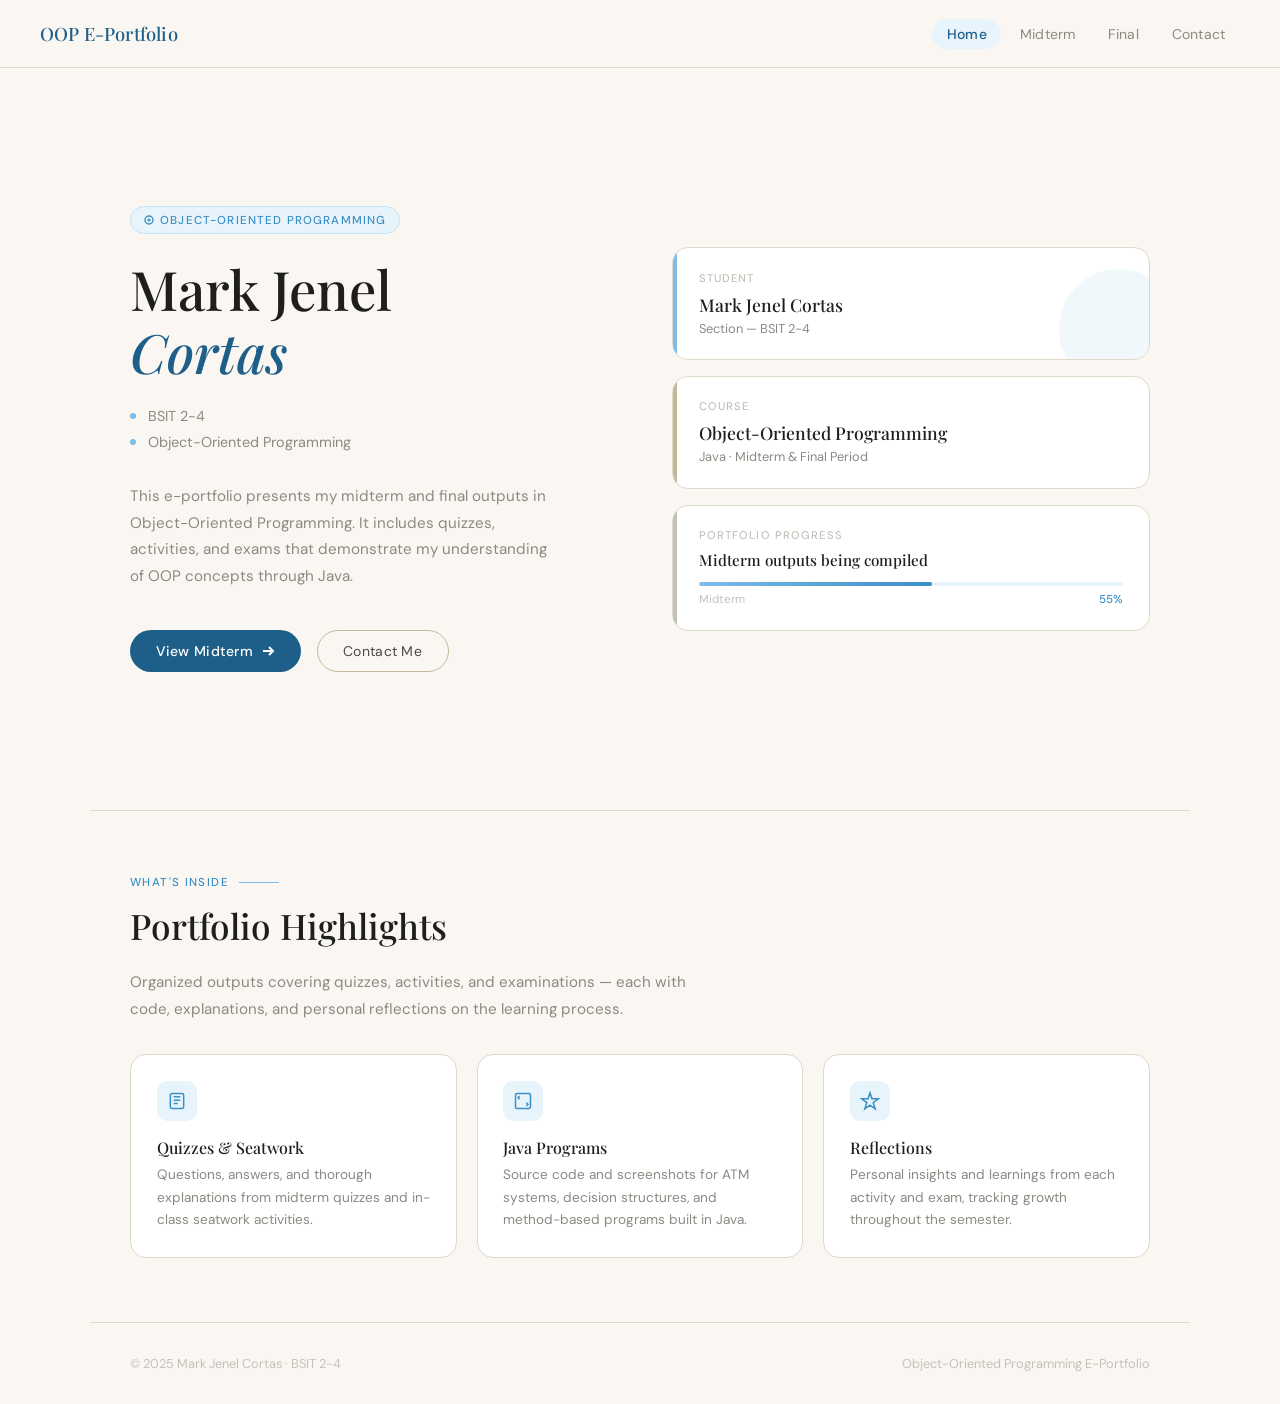
==== index.html @ def96cbc "Initial commit" ====
<!DOCTYPE html>
<html lang="en">
<head>
  <meta charset="UTF-8" />
  <meta name="viewport" content="width=device-width, initial-scale=1.0" />
  <title>Home — OOP E-Portfolio</title>
  <link href="https://fonts.googleapis.com/css2?family=Playfair+Display:wght@400;500;600&family=DM+Sans:wght@300;400;500&display=swap" rel="stylesheet" />
  <link rel="stylesheet" href="css/style.css" />
  <style>
    /* ── HOME-SPECIFIC STYLES ── */
    .hero {
      padding-top: calc(var(--nav-h) + 5rem);
      padding-bottom: 5rem;
      padding-left: 2.5rem;
      padding-right: 2.5rem;
      max-width: 1100px;
      margin: 0 auto;
      display: grid;
      grid-template-columns: 1fr 1fr;
      gap: 4rem;
      align-items: center;
      min-height: 90vh;
    }

    .hero h1 {
      font-family: var(--font-display);
      font-size: clamp(2.2rem, 5vw, 3.4rem);
      font-weight: 500;
      color: var(--gray-900);
      line-height: 1.15;
      margin-bottom: 1rem;
    }
    .hero h1 em {
      font-style: italic;
      color: var(--blue-700);
    }

    .hero-meta {
      margin-top: 1.5rem;
      display: flex;
      flex-direction: column;
      gap: 0.5rem;
    }
    .meta-row {
      display: flex;
      align-items: center;
      gap: 0.75rem;
      font-size: 0.9rem;
      color: var(--gray-500);
    }
    .meta-row .dot {
      width: 6px;
      height: 6px;
      background: var(--blue-300);
      border-radius: 50%;
      flex-shrink: 0;
    }

    .hero-intro {
      margin-top: 2rem;
      font-size: 0.95rem;
      line-height: 1.75;
      color: var(--gray-500);
      max-width: 420px;
    }

    .hero-cta {
      margin-top: 2.5rem;
      display: flex;
      gap: 1rem;
      flex-wrap: wrap;
    }

    .card-stack {
      display: flex;
      flex-direction: column;
      gap: 1rem;
    }

    @media (max-width: 800px) {
      .hero {
        grid-template-columns: 1fr;
        gap: 2.5rem;
        padding-top: calc(var(--nav-h) + 3rem);
        min-height: unset;
      }
      .hero-right { order: -1; }
    }
    @media (max-width: 500px) {
      .hero { padding-left: 1.25rem; padding-right: 1.25rem; }
    }
  </style>
</head>
<body>

  <!-- NAV -->
  <nav>
    <a class="nav-brand" href="index.html">OOP E-Portfolio</a>
    <ul class="nav-links">
      <li><a href="index.html">Home</a></li>
      <li><a href="pages/midterm.html">Midterm</a></li>
      <li><a href="pages/final.html">Final</a></li>
      <li><a href="pages/contact.html">Contact</a></li>
    </ul>
    <button class="hamburger" id="hamburger" aria-label="Toggle menu">
      <span></span><span></span><span></span>
    </button>
  </nav>

  <!-- MOBILE MENU -->
  <div class="mobile-menu" id="mobileMenu">
    <a href="index.html">Home</a>
    <a href="pages/midterm.html">Midterm</a>
    <a href="pages/final.html">Final</a>
    <a href="pages/contact.html">Contact</a>
  </div>

  <!-- HERO -->
  <section class="hero">
    <div class="hero-left fade-up-1">
      <span class="tag">
        <svg width="10" height="10" viewBox="0 0 10 10" fill="none">
          <circle cx="5" cy="5" r="4" stroke="currentColor" stroke-width="1.4"/>
          <circle cx="5" cy="5" r="1.5" fill="currentColor"/>
        </svg>
        Object-Oriented Programming
      </span>
      <h1>Mark Jenel<br /><em>Cortas</em></h1>
      <div class="hero-meta">
        <div class="meta-row"><span class="dot"></span><span>BSIT 2-4</span></div>
        <div class="meta-row"><span class="dot"></span><span>Object-Oriented Programming</span></div>
      </div>
      <p class="hero-intro">
        This e-portfolio presents my midterm and final outputs in Object-Oriented Programming.
        It includes quizzes, activities, and exams that demonstrate my understanding of OOP
        concepts through Java.
      </p>
      <div class="hero-cta">
        <a href="pages/midterm.html" class="btn-primary">
          View Midterm
          <svg width="14" height="14" viewBox="0 0 14 14" fill="none" stroke="currentColor" stroke-width="2">
            <path d="M2 7h10M8 3l4 4-4 4"/>
          </svg>
        </a>
        <a href="pages/contact.html" class="btn-ghost">Contact Me</a>
      </div>
    </div>

    <div class="hero-right fade-up-2">
      <div class="card-stack">
        <div class="info-card card-blue">
          <div class="card-label">Student</div>
          <div class="card-value">Mark Jenel Cortas</div>
          <div class="card-sub">Section — BSIT 2-4</div>
          <div class="decorative-circle"></div>
        </div>

        <div class="info-card card-beige">
          <div class="card-label">Course</div>
          <div class="card-value">Object-Oriented Programming</div>
          <div class="card-sub">Java · Midterm & Final Period</div>
        </div>

        <div class="info-card card-gray">
          <div class="card-label">Portfolio Progress</div>
          <div class="card-value" style="font-size:0.95rem;">Midterm outputs being compiled</div>
          <div class="progress-bar">
            <div class="progress-fill" style="width:55%;"></div>
          </div>
          <div style="display:flex;justify-content:space-between;margin-top:0.4rem;">
            <span style="font-size:0.72rem;color:var(--gray-300);">Midterm</span>
            <span style="font-size:0.72rem;color:var(--blue-500);font-weight:500;">55%</span>
          </div>
        </div>
      </div>
    </div>
  </section>

  <div class="divider"></div>

  <!-- HIGHLIGHTS -->
  <section class="section" id="about">
    <div class="section-label">What's inside</div>
    <h2 class="section-title">Portfolio Highlights</h2>
    <p style="font-size:0.95rem;color:var(--gray-500);line-height:1.75;max-width:560px;">
      Organized outputs covering quizzes, activities, and examinations — each with code,
      explanations, and personal reflections on the learning process.
    </p>

    <div class="about-grid">
      <div class="about-card">
        <div class="about-icon">
          <svg viewBox="0 0 24 24"><rect x="4" y="3" width="16" height="18" rx="2"/><path d="M8 7h8M8 11h8M8 15h5"/></svg>
        </div>
        <h3>Quizzes & Seatwork</h3>
        <p>Questions, answers, and thorough explanations from midterm quizzes and in-class seatwork activities.</p>
      </div>

      <div class="about-card">
        <div class="about-icon">
          <svg viewBox="0 0 24 24"><path d="M16 18l2-2-2-2M8 6L6 8l2 2"/><rect x="3" y="3" width="18" height="18" rx="2"/></svg>
        </div>
        <h3>Java Programs</h3>
        <p>Source code and screenshots for ATM systems, decision structures, and method-based programs built in Java.</p>
      </div>

      <div class="about-card">
        <div class="about-icon">
          <svg viewBox="0 0 24 24"><path d="M12 2l2.4 7.4H22l-6.2 4.5 2.4 7.4L12 17l-6.2 4.3 2.4-7.4L2 9.4h7.6z"/></svg>
        </div>
        <h3>Reflections</h3>
        <p>Personal insights and learnings from each activity and exam, tracking growth throughout the semester.</p>
      </div>
    </div>
  </section>

  <div class="divider"></div>

  <footer>
    <span>© 2025 Mark Jenel Cortas · BSIT 2-4</span>
    <span>Object-Oriented Programming E-Portfolio</span>
  </footer>

  <script src="js/main.js"></script>
</body>
</html>
---- css/style.css ----
*, *::before, *::after { box-sizing: border-box; margin: 0; padding: 0; }

:root {
  --blue-50:  #e8f4fb;
  --blue-100: #c5e2f4;
  --blue-300: #7dbde8;
  --blue-500: #3a8fc7;
  --blue-700: #1e5f8a;

  --gray-50:  #f5f5f3;
  --gray-100: #e8e8e4;
  --gray-300: #c2c2bb;
  --gray-500: #8a8a82;
  --gray-700: #4a4a44;
  --gray-900: #1e1e1a;

  --beige-50:  #faf7f2;
  --beige-100: #f0ebe0;
  --beige-200: #e0d8c8;
  --beige-400: #c5b89a;
  --beige-600: #9a8a6a;

  --nav-h: 68px;
  --font-display: 'Playfair Display', Georgia, serif;
  --font-body: 'DM Sans', system-ui, sans-serif;
}

html { scroll-behavior: smooth; }

body {
  font-family: var(--font-body);
  background: var(--beige-50);
  color: var(--gray-700);
  min-height: 100vh;
}

/* ── NAV ── */
nav {
  position: fixed;
  top: 0; left: 0; right: 0;
  height: var(--nav-h);
  background: rgba(250,247,242,0.92);
  backdrop-filter: blur(12px);
  -webkit-backdrop-filter: blur(12px);
  border-bottom: 1px solid var(--beige-200);
  display: flex;
  align-items: center;
  justify-content: space-between;
  padding: 0 2.5rem;
  z-index: 100;
}

.nav-brand {
  font-family: var(--font-display);
  font-size: 1.15rem;
  font-weight: 500;
  color: var(--blue-700);
  letter-spacing: 0.01em;
  text-decoration: none;
}

.nav-links {
  display: flex;
  gap: 0.25rem;
  list-style: none;
  align-items: center;
}

.nav-links a {
  font-family: var(--font-body);
  font-size: 0.875rem;
  font-weight: 400;
  color: var(--gray-500);
  text-decoration: none;
  padding: 0.4rem 0.9rem;
  border-radius: 20px;
  transition: all 0.2s ease;
  letter-spacing: 0.02em;
}

.nav-links a:hover,
.nav-links a.active {
  color: var(--blue-700);
  background: var(--blue-50);
}

.nav-links a.active { font-weight: 500; }

/* ── HAMBURGER ── */
.hamburger {
  display: none;
  flex-direction: column;
  gap: 5px;
  background: none;
  border: none;
  cursor: pointer;
  padding: 4px;
}
.hamburger span {
  display: block;
  width: 22px;
  height: 2px;
  background: var(--gray-700);
  border-radius: 2px;
  transition: all 0.3s ease;
}
.hamburger.open span:nth-child(1) { transform: translateY(7px) rotate(45deg); }
.hamburger.open span:nth-child(2) { opacity: 0; }
.hamburger.open span:nth-child(3) { transform: translateY(-7px) rotate(-45deg); }

.mobile-menu {
  display: none;
  position: fixed;
  top: var(--nav-h);
  left: 0; right: 0;
  background: var(--beige-50);
  border-bottom: 1px solid var(--beige-200);
  padding: 1rem 2rem 1.5rem;
  z-index: 99;
  flex-direction: column;
  gap: 0.25rem;
}
.mobile-menu.open { display: flex; }
.mobile-menu a {
  font-size: 0.95rem;
  color: var(--gray-700);
  text-decoration: none;
  padding: 0.65rem 0.5rem;
  border-bottom: 1px solid var(--beige-100);
  font-weight: 400;
  letter-spacing: 0.01em;
  transition: color 0.2s;
}
.mobile-menu a:last-child { border-bottom: none; }
.mobile-menu a:hover { color: var(--blue-700); }

/* ── SHARED LAYOUT ── */
.section {
  max-width: 1100px;
  margin: 0 auto;
  padding: 4rem 2.5rem;
}

.section-label {
  font-size: 0.72rem;
  font-weight: 500;
  text-transform: uppercase;
  letter-spacing: 0.12em;
  color: var(--blue-500);
  margin-bottom: 0.75rem;
  display: flex;
  align-items: center;
  gap: 0.6rem;
}
.section-label::after {
  content: '';
  flex: 1;
  max-width: 40px;
  height: 1px;
  background: var(--blue-300);
}

.section-title {
  font-family: var(--font-display);
  font-size: clamp(1.6rem, 3vw, 2.2rem);
  font-weight: 500;
  color: var(--gray-900);
  margin-bottom: 1.25rem;
}

.divider {
  height: 1px;
  background: var(--beige-200);
  max-width: 1100px;
  margin: 0 auto;
}

/* ── BUTTONS ── */
.btn-primary {
  display: inline-flex;
  align-items: center;
  gap: 0.5rem;
  font-family: var(--font-body);
  font-size: 0.875rem;
  font-weight: 500;
  color: #fff;
  background: var(--blue-700);
  border: none;
  padding: 0.7rem 1.6rem;
  border-radius: 24px;
  cursor: pointer;
  text-decoration: none;
  letter-spacing: 0.02em;
  transition: background 0.2s, transform 0.15s;
}
.btn-primary:hover { background: var(--blue-500); transform: translateY(-1px); }

.btn-ghost {
  display: inline-flex;
  align-items: center;
  gap: 0.5rem;
  font-family: var(--font-body);
  font-size: 0.875rem;
  font-weight: 400;
  color: var(--gray-700);
  background: transparent;
  border: 1px solid var(--beige-400);
  padding: 0.7rem 1.6rem;
  border-radius: 24px;
  cursor: pointer;
  text-decoration: none;
  letter-spacing: 0.02em;
  transition: all 0.2s;
}
.btn-ghost:hover { border-color: var(--blue-300); color: var(--blue-700); }

/* ── CARDS ── */
.info-card {
  background: #fff;
  border: 1px solid var(--beige-200);
  border-radius: 16px;
  padding: 1.4rem 1.6rem;
  position: relative;
  overflow: hidden;
}
.info-card::before {
  content: '';
  position: absolute;
  left: 0; top: 0; bottom: 0;
  width: 4px;
  border-radius: 4px 0 0 4px;
}
.card-blue::before  { background: var(--blue-300); }
.card-beige::before { background: var(--beige-400); }
.card-gray::before  { background: var(--gray-300); }

.card-label {
  font-size: 0.7rem;
  font-weight: 500;
  text-transform: uppercase;
  letter-spacing: 0.1em;
  color: var(--gray-300);
  margin-bottom: 0.5rem;
}
.card-value {
  font-family: var(--font-display);
  font-size: 1.1rem;
  font-weight: 500;
  color: var(--gray-900);
}
.card-sub {
  font-size: 0.8rem;
  color: var(--gray-500);
  margin-top: 0.25rem;
}

.progress-bar {
  margin-top: 0.75rem;
  height: 4px;
  background: var(--blue-50);
  border-radius: 4px;
  overflow: hidden;
}
.progress-fill {
  height: 100%;
  background: linear-gradient(90deg, var(--blue-300), var(--blue-500));
  border-radius: 4px;
  animation: grow 1s 0.6s ease both;
}
@keyframes grow { from { width: 0; } }

.decorative-circle {
  position: absolute;
  width: 120px;
  height: 120px;
  border-radius: 50%;
  background: var(--blue-50);
  right: -30px;
  bottom: -30px;
  z-index: 0;
  opacity: 0.6;
}

/* ── ABOUT CARDS ── */
.about-grid {
  display: grid;
  grid-template-columns: 1fr 1fr 1fr;
  gap: 1.25rem;
  margin-top: 2rem;
}

.about-card {
  background: #fff;
  border: 1px solid var(--beige-200);
  border-radius: 16px;
  padding: 1.6rem;
  transition: transform 0.2s, box-shadow 0.2s;
}
.about-card:hover {
  transform: translateY(-3px);
  box-shadow: 0 8px 24px rgba(58,143,199,0.08);
}

.about-icon {
  width: 40px;
  height: 40px;
  background: var(--blue-50);
  border-radius: 10px;
  display: flex;
  align-items: center;
  justify-content: center;
  margin-bottom: 1rem;
}
.about-icon svg { width: 20px; height: 20px; stroke: var(--blue-500); fill: none; stroke-width: 1.8; }

.about-card h3 {
  font-family: var(--font-display);
  font-size: 1rem;
  font-weight: 500;
  color: var(--gray-900);
  margin-bottom: 0.4rem;
}
.about-card p {
  font-size: 0.85rem;
  line-height: 1.65;
  color: var(--gray-500);
}

/* ── TAG ── */
.tag {
  display: inline-flex;
  align-items: center;
  gap: 0.4rem;
  font-size: 0.72rem;
  font-weight: 500;
  text-transform: uppercase;
  letter-spacing: 0.1em;
  color: var(--blue-500);
  background: var(--blue-50);
  border: 1px solid var(--blue-100);
  padding: 0.35rem 0.8rem;
  border-radius: 20px;
  margin-bottom: 1.5rem;
}

/* ── ANIMATIONS ── */
@keyframes fadeUp {
  from { opacity: 0; transform: translateY(24px); }
  to   { opacity: 1; transform: translateY(0); }
}
.fade-up-1 { animation: fadeUp 0.8s ease both; }
.fade-up-2 { animation: fadeUp 0.8s 0.15s ease both; }

/* ── FOOTER ── */
footer {
  max-width: 1100px;
  margin: 0 auto;
  padding: 2rem 2.5rem;
  display: flex;
  justify-content: space-between;
  align-items: center;
  font-size: 0.8rem;
  color: var(--gray-300);
  flex-wrap: wrap;
  gap: 0.5rem;
}
footer a { color: var(--gray-300); text-decoration: none; }

/* ── RESPONSIVE ── */
@media (max-width: 800px) {
  .about-grid { grid-template-columns: 1fr; }
  .hamburger { display: flex; }
  .nav-links { display: none; }
}

@media (max-width: 500px) {
  nav { padding: 0 1.25rem; }
  .section { padding-left: 1.25rem; padding-right: 1.25rem; }
  footer { padding: 1.5rem 1.25rem; flex-direction: column; text-align: center; }
}
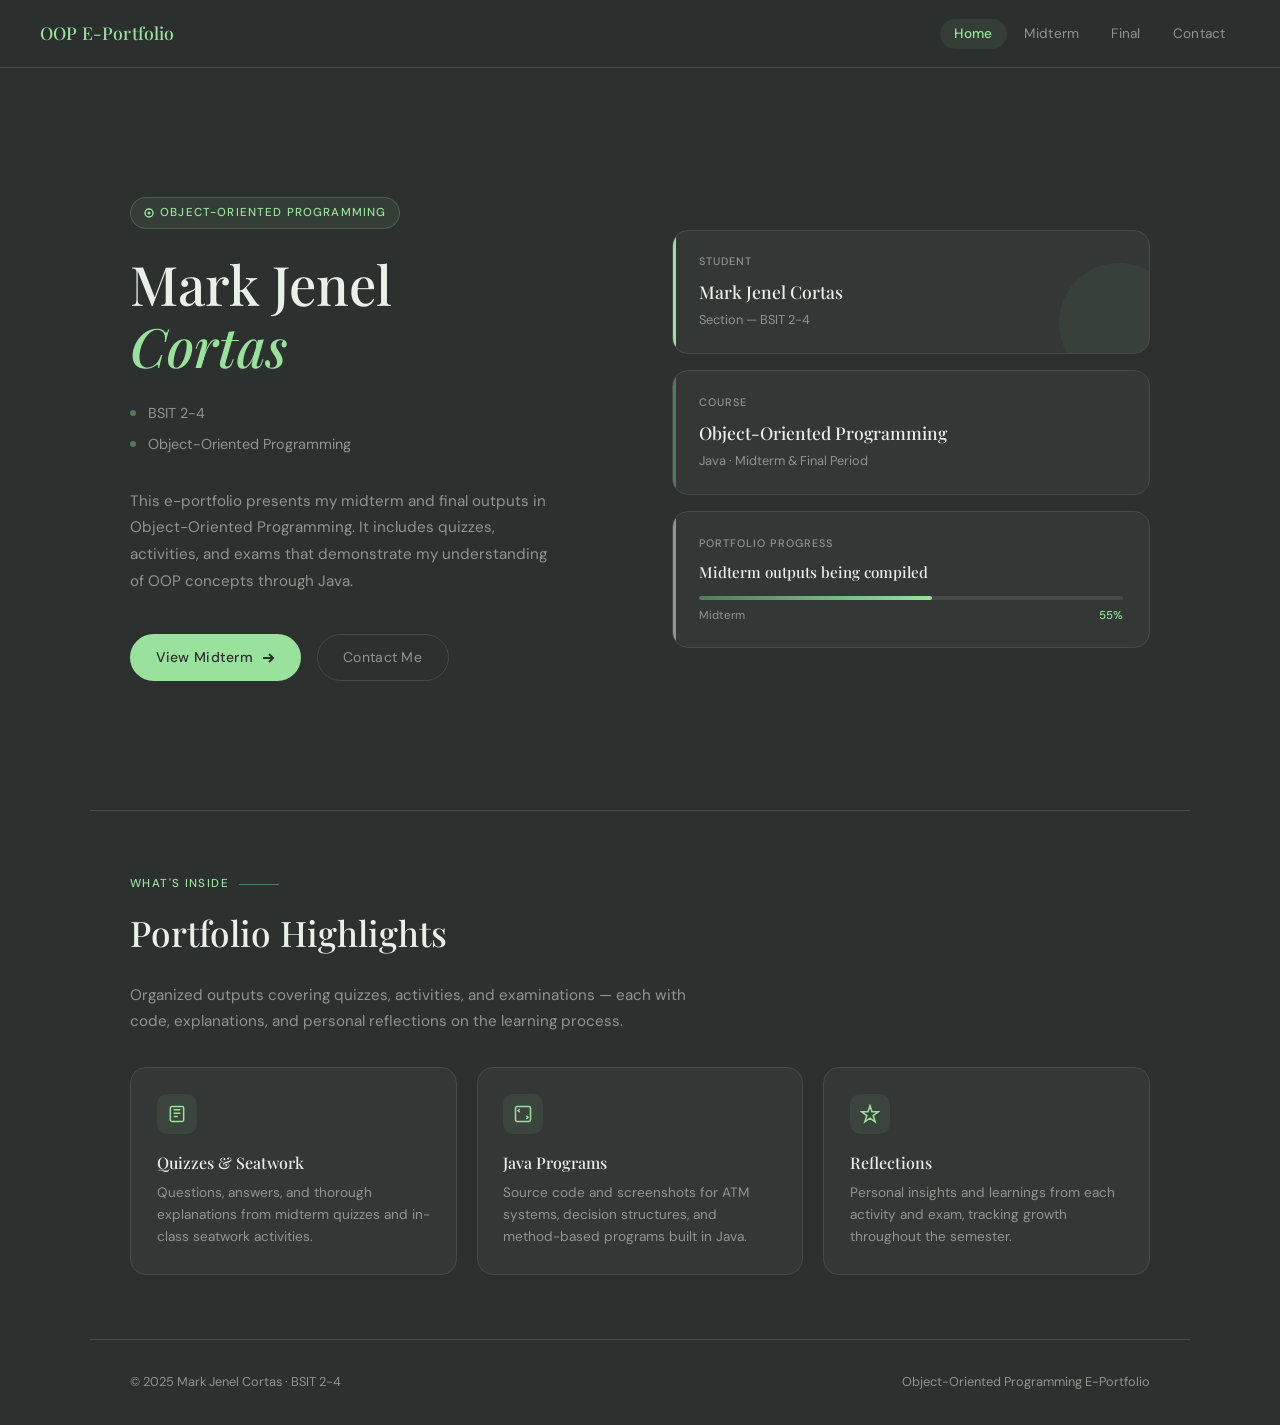
==== commit 56b4d41a: "Changed theme" ====
--- a/index.html
+++ b/index.html
@@ -7,7 +7,6 @@
   <link href="https://fonts.googleapis.com/css2?family=Playfair+Display:wght@400;500;600&family=DM+Sans:wght@300;400;500&display=swap" rel="stylesheet" />
   <link rel="stylesheet" href="css/style.css" />
   <style>
-    /* ── HOME-SPECIFIC STYLES ── */
     .hero {
       padding-top: calc(var(--nav-h) + 5rem);
       padding-bottom: 5rem;
@@ -21,69 +20,30 @@
       align-items: center;
       min-height: 90vh;
     }
-
     .hero h1 {
       font-family: var(--font-display);
       font-size: clamp(2.2rem, 5vw, 3.4rem);
       font-weight: 500;
-      color: var(--gray-900);
+      color: var(--text-primary);
       line-height: 1.15;
       margin-bottom: 1rem;
     }
-    .hero h1 em {
-      font-style: italic;
-      color: var(--blue-700);
-    }
-
-    .hero-meta {
-      margin-top: 1.5rem;
-      display: flex;
-      flex-direction: column;
-      gap: 0.5rem;
-    }
-    .meta-row {
-      display: flex;
-      align-items: center;
-      gap: 0.75rem;
-      font-size: 0.9rem;
-      color: var(--gray-500);
-    }
-    .meta-row .dot {
-      width: 6px;
-      height: 6px;
-      background: var(--blue-300);
-      border-radius: 50%;
-      flex-shrink: 0;
-    }
-
+    .hero h1 em { font-style: italic; color: var(--accent); }
+    .hero-meta { margin-top: 1.5rem; display: flex; flex-direction: column; gap: 0.5rem; }
+    .meta-row { display: flex; align-items: center; gap: 0.75rem; font-size: 0.9rem; color: var(--text-secondary); }
+    .meta-dot { width: 6px; height: 6px; background: var(--forest); border-radius: 50%; flex-shrink: 0; }
     .hero-intro {
       margin-top: 2rem;
       font-size: 0.95rem;
       line-height: 1.75;
-      color: var(--gray-500);
+      color: var(--text-secondary);
       max-width: 420px;
     }
-
-    .hero-cta {
-      margin-top: 2.5rem;
-      display: flex;
-      gap: 1rem;
-      flex-wrap: wrap;
-    }
-
-    .card-stack {
-      display: flex;
-      flex-direction: column;
-      gap: 1rem;
-    }
+    .hero-cta { margin-top: 2.5rem; display: flex; gap: 1rem; flex-wrap: wrap; }
+    .card-stack { display: flex; flex-direction: column; gap: 1rem; }
 
     @media (max-width: 800px) {
-      .hero {
-        grid-template-columns: 1fr;
-        gap: 2.5rem;
-        padding-top: calc(var(--nav-h) + 3rem);
-        min-height: unset;
-      }
+      .hero { grid-template-columns: 1fr; gap: 2.5rem; padding-top: calc(var(--nav-h) + 3rem); min-height: unset; }
       .hero-right { order: -1; }
     }
     @media (max-width: 500px) {
@@ -93,7 +53,6 @@
 </head>
 <body>
 
-  <!-- NAV -->
   <nav>
     <a class="nav-brand" href="index.html">OOP E-Portfolio</a>
     <ul class="nav-links">
@@ -107,7 +66,6 @@
     </button>
   </nav>
 
-  <!-- MOBILE MENU -->
   <div class="mobile-menu" id="mobileMenu">
     <a href="index.html">Home</a>
     <a href="pages/midterm.html">Midterm</a>
@@ -115,7 +73,6 @@
     <a href="pages/contact.html">Contact</a>
   </div>
 
-  <!-- HERO -->
   <section class="hero">
     <div class="hero-left fade-up-1">
       <span class="tag">
@@ -127,8 +84,8 @@
       </span>
       <h1>Mark Jenel<br /><em>Cortas</em></h1>
       <div class="hero-meta">
-        <div class="meta-row"><span class="dot"></span><span>BSIT 2-4</span></div>
-        <div class="meta-row"><span class="dot"></span><span>Object-Oriented Programming</span></div>
+        <div class="meta-row"><span class="meta-dot"></span><span>BSIT 2-4</span></div>
+        <div class="meta-row"><span class="meta-dot"></span><span>Object-Oriented Programming</span></div>
       </div>
       <p class="hero-intro">
         This e-portfolio presents my midterm and final outputs in Object-Oriented Programming.
@@ -148,28 +105,26 @@
 
     <div class="hero-right fade-up-2">
       <div class="card-stack">
-        <div class="info-card card-blue">
+        <div class="info-card card-green">
           <div class="card-label">Student</div>
           <div class="card-value">Mark Jenel Cortas</div>
           <div class="card-sub">Section — BSIT 2-4</div>
           <div class="decorative-circle"></div>
         </div>
-
-        <div class="info-card card-beige">
+        <div class="info-card card-forest">
           <div class="card-label">Course</div>
           <div class="card-value">Object-Oriented Programming</div>
           <div class="card-sub">Java · Midterm & Final Period</div>
         </div>
-
-        <div class="info-card card-gray">
+        <div class="info-card card-mid">
           <div class="card-label">Portfolio Progress</div>
           <div class="card-value" style="font-size:0.95rem;">Midterm outputs being compiled</div>
           <div class="progress-bar">
             <div class="progress-fill" style="width:55%;"></div>
           </div>
           <div style="display:flex;justify-content:space-between;margin-top:0.4rem;">
-            <span style="font-size:0.72rem;color:var(--gray-300);">Midterm</span>
-            <span style="font-size:0.72rem;color:var(--blue-500);font-weight:500;">55%</span>
+            <span style="font-size:0.72rem;color:var(--text-secondary);">Midterm</span>
+            <span style="font-size:0.72rem;color:var(--accent);font-weight:500;">55%</span>
           </div>
         </div>
       </div>
@@ -178,15 +133,13 @@
 
   <div class="divider"></div>
 
-  <!-- HIGHLIGHTS -->
   <section class="section" id="about">
     <div class="section-label">What's inside</div>
     <h2 class="section-title">Portfolio Highlights</h2>
-    <p style="font-size:0.95rem;color:var(--gray-500);line-height:1.75;max-width:560px;">
+    <p style="font-size:0.95rem;color:var(--text-secondary);line-height:1.75;max-width:560px;">
       Organized outputs covering quizzes, activities, and examinations — each with code,
       explanations, and personal reflections on the learning process.
     </p>
-
     <div class="about-grid">
       <div class="about-card">
         <div class="about-icon">
@@ -195,7 +148,6 @@
         <h3>Quizzes & Seatwork</h3>
         <p>Questions, answers, and thorough explanations from midterm quizzes and in-class seatwork activities.</p>
       </div>
-
       <div class="about-card">
         <div class="about-icon">
           <svg viewBox="0 0 24 24"><path d="M16 18l2-2-2-2M8 6L6 8l2 2"/><rect x="3" y="3" width="18" height="18" rx="2"/></svg>
@@ -203,7 +155,6 @@
         <h3>Java Programs</h3>
         <p>Source code and screenshots for ATM systems, decision structures, and method-based programs built in Java.</p>
       </div>
-
       <div class="about-card">
         <div class="about-icon">
           <svg viewBox="0 0 24 24"><path d="M12 2l2.4 7.4H22l-6.2 4.5 2.4 7.4L12 17l-6.2 4.3 2.4-7.4L2 9.4h7.6z"/></svg>
--- a/css/style.css
+++ b/css/style.css
@@ -1,37 +1,38 @@
 *, *::before, *::after { box-sizing: border-box; margin: 0; padding: 0; }
 
 :root {
-  --blue-50:  #e8f4fb;
-  --blue-100: #c5e2f4;
-  --blue-300: #7dbde8;
-  --blue-500: #3a8fc7;
-  --blue-700: #1e5f8a;
-
-  --gray-50:  #f5f5f3;
-  --gray-100: #e8e8e4;
-  --gray-300: #c2c2bb;
-  --gray-500: #8a8a82;
-  --gray-700: #4a4a44;
-  --gray-900: #1e1e1a;
-
-  --beige-50:  #faf7f2;
-  --beige-100: #f0ebe0;
-  --beige-200: #e0d8c8;
-  --beige-400: #c5b89a;
-  --beige-600: #9a8a6a;
+  --dark:       #2c302e;
+  --mid-dark:   #474a48;
+  --mid:        #909590;
+  --green:      #9ae19d;
+  --forest:     #537a5a;
+
+  --bg:         #2c302e;
+  --surface-1:  #333736;
+  --surface-2:  #3c403e;
+  --surface-3:  #474a48;
+  --text-primary:   #e8f0e9;
+  --text-secondary: #909590;
+  --accent:     #9ae19d;
+  --accent-dim: #537a5a;
 
   --nav-h: 68px;
   --font-display: 'Playfair Display', Georgia, serif;
   --font-body: 'DM Sans', system-ui, sans-serif;
+  --font-mono: 'Fira Code', 'Cascadia Code', monospace;
+  --radius-sm: 8px;
+  --radius-md: 12px;
+  --radius-lg: 16px;
 }
 
 html { scroll-behavior: smooth; }
 
 body {
   font-family: var(--font-body);
-  background: var(--beige-50);
-  color: var(--gray-700);
+  background: var(--bg);
+  color: var(--text-primary);
   min-height: 100vh;
+  line-height: 1.6;
 }
 
 /* ── NAV ── */
@@ -39,10 +40,10 @@
   position: fixed;
   top: 0; left: 0; right: 0;
   height: var(--nav-h);
-  background: rgba(250,247,242,0.92);
+  background: rgba(44,48,46,0.95);
   backdrop-filter: blur(12px);
   -webkit-backdrop-filter: blur(12px);
-  border-bottom: 1px solid var(--beige-200);
+  border-bottom: 1px solid var(--surface-3);
   display: flex;
   align-items: center;
   justify-content: space-between;
@@ -52,38 +53,36 @@
 
 .nav-brand {
   font-family: var(--font-display);
-  font-size: 1.15rem;
-  font-weight: 500;
-  color: var(--blue-700);
+  font-size: 1.1rem;
+  font-weight: 500;
+  color: var(--accent);
   letter-spacing: 0.01em;
   text-decoration: none;
 }
 
 .nav-links {
   display: flex;
-  gap: 0.25rem;
+  gap: 0.2rem;
   list-style: none;
   align-items: center;
 }
 
 .nav-links a {
   font-family: var(--font-body);
-  font-size: 0.875rem;
+  font-size: 0.85rem;
   font-weight: 400;
-  color: var(--gray-500);
+  color: var(--text-secondary);
   text-decoration: none;
   padding: 0.4rem 0.9rem;
   border-radius: 20px;
   transition: all 0.2s ease;
   letter-spacing: 0.02em;
 }
-
 .nav-links a:hover,
 .nav-links a.active {
-  color: var(--blue-700);
-  background: var(--blue-50);
-}
-
+  color: var(--accent);
+  background: rgba(154,225,157,0.08);
+}
 .nav-links a.active { font-weight: 500; }
 
 /* ── HAMBURGER ── */
@@ -98,9 +97,8 @@
 }
 .hamburger span {
   display: block;
-  width: 22px;
-  height: 2px;
-  background: var(--gray-700);
+  width: 22px; height: 2px;
+  background: var(--text-secondary);
   border-radius: 2px;
   transition: all 0.3s ease;
 }
@@ -113,8 +111,8 @@
   position: fixed;
   top: var(--nav-h);
   left: 0; right: 0;
-  background: var(--beige-50);
-  border-bottom: 1px solid var(--beige-200);
+  background: var(--bg);
+  border-bottom: 1px solid var(--surface-3);
   padding: 1rem 2rem 1.5rem;
   z-index: 99;
   flex-direction: column;
@@ -123,16 +121,15 @@
 .mobile-menu.open { display: flex; }
 .mobile-menu a {
   font-size: 0.95rem;
-  color: var(--gray-700);
+  color: var(--text-secondary);
   text-decoration: none;
-  padding: 0.65rem 0.5rem;
-  border-bottom: 1px solid var(--beige-100);
+  padding: 0.7rem 0.5rem;
+  border-bottom: 1px solid var(--surface-2);
   font-weight: 400;
-  letter-spacing: 0.01em;
   transition: color 0.2s;
 }
 .mobile-menu a:last-child { border-bottom: none; }
-.mobile-menu a:hover { color: var(--blue-700); }
+.mobile-menu a:hover { color: var(--accent); }
 
 /* ── SHARED LAYOUT ── */
 .section {
@@ -146,7 +143,7 @@
   font-weight: 500;
   text-transform: uppercase;
   letter-spacing: 0.12em;
-  color: var(--blue-500);
+  color: var(--accent);
   margin-bottom: 0.75rem;
   display: flex;
   align-items: center;
@@ -154,23 +151,22 @@
 }
 .section-label::after {
   content: '';
-  flex: 1;
-  max-width: 40px;
+  flex: 1; max-width: 40px;
   height: 1px;
-  background: var(--blue-300);
+  background: var(--accent-dim);
 }
 
 .section-title {
   font-family: var(--font-display);
   font-size: clamp(1.6rem, 3vw, 2.2rem);
   font-weight: 500;
-  color: var(--gray-900);
+  color: var(--text-primary);
   margin-bottom: 1.25rem;
 }
 
 .divider {
   height: 1px;
-  background: var(--beige-200);
+  background: var(--surface-3);
   max-width: 1100px;
   margin: 0 auto;
 }
@@ -183,8 +179,8 @@
   font-family: var(--font-body);
   font-size: 0.875rem;
   font-weight: 500;
-  color: #fff;
-  background: var(--blue-700);
+  color: var(--dark);
+  background: var(--accent);
   border: none;
   padding: 0.7rem 1.6rem;
   border-radius: 24px;
@@ -193,7 +189,7 @@
   letter-spacing: 0.02em;
   transition: background 0.2s, transform 0.15s;
 }
-.btn-primary:hover { background: var(--blue-500); transform: translateY(-1px); }
+.btn-primary:hover { background: #b5e8b8; transform: translateY(-1px); }
 
 .btn-ghost {
   display: inline-flex;
@@ -202,9 +198,9 @@
   font-family: var(--font-body);
   font-size: 0.875rem;
   font-weight: 400;
-  color: var(--gray-700);
+  color: var(--text-secondary);
   background: transparent;
-  border: 1px solid var(--beige-400);
+  border: 1px solid var(--surface-3);
   padding: 0.7rem 1.6rem;
   border-radius: 24px;
   cursor: pointer;
@@ -212,13 +208,30 @@
   letter-spacing: 0.02em;
   transition: all 0.2s;
 }
-.btn-ghost:hover { border-color: var(--blue-300); color: var(--blue-700); }
-
-/* ── CARDS ── */
+.btn-ghost:hover { border-color: var(--accent-dim); color: var(--accent); }
+
+/* ── TAG ── */
+.tag {
+  display: inline-flex;
+  align-items: center;
+  gap: 0.4rem;
+  font-size: 0.72rem;
+  font-weight: 500;
+  text-transform: uppercase;
+  letter-spacing: 0.1em;
+  color: var(--accent);
+  background: rgba(154,225,157,0.08);
+  border: 1px solid rgba(154,225,157,0.2);
+  padding: 0.35rem 0.8rem;
+  border-radius: 20px;
+  margin-bottom: 1.5rem;
+}
+
+/* ── INFO CARDS (home) ── */
 .info-card {
-  background: #fff;
-  border: 1px solid var(--beige-200);
-  border-radius: 16px;
+  background: var(--surface-1);
+  border: 1px solid var(--surface-3);
+  border-radius: var(--radius-lg);
   padding: 1.4rem 1.6rem;
   position: relative;
   overflow: hidden;
@@ -227,43 +240,41 @@
   content: '';
   position: absolute;
   left: 0; top: 0; bottom: 0;
-  width: 4px;
-  border-radius: 4px 0 0 4px;
-}
-.card-blue::before  { background: var(--blue-300); }
-.card-beige::before { background: var(--beige-400); }
-.card-gray::before  { background: var(--gray-300); }
+  width: 3px;
+}
+.card-green::before  { background: var(--accent); }
+.card-forest::before { background: var(--forest); }
+.card-mid::before    { background: var(--mid); }
 
 .card-label {
-  font-size: 0.7rem;
+  font-size: 0.68rem;
   font-weight: 500;
   text-transform: uppercase;
   letter-spacing: 0.1em;
-  color: var(--gray-300);
+  color: var(--text-secondary);
   margin-bottom: 0.5rem;
 }
 .card-value {
   font-family: var(--font-display);
   font-size: 1.1rem;
   font-weight: 500;
-  color: var(--gray-900);
+  color: var(--text-primary);
 }
 .card-sub {
   font-size: 0.8rem;
-  color: var(--gray-500);
+  color: var(--text-secondary);
   margin-top: 0.25rem;
 }
-
 .progress-bar {
   margin-top: 0.75rem;
   height: 4px;
-  background: var(--blue-50);
+  background: var(--surface-3);
   border-radius: 4px;
   overflow: hidden;
 }
 .progress-fill {
   height: 100%;
-  background: linear-gradient(90deg, var(--blue-300), var(--blue-500));
+  background: linear-gradient(90deg, var(--forest), var(--accent));
   border-radius: 4px;
   animation: grow 1s 0.6s ease both;
 }
@@ -271,77 +282,43 @@
 
 .decorative-circle {
   position: absolute;
-  width: 120px;
-  height: 120px;
+  width: 120px; height: 120px;
   border-radius: 50%;
-  background: var(--blue-50);
-  right: -30px;
-  bottom: -30px;
+  background: rgba(154,225,157,0.05);
+  right: -30px; bottom: -30px;
   z-index: 0;
-  opacity: 0.6;
-}
-
-/* ── ABOUT CARDS ── */
+}
+
+/* ── HIGHLIGHT CARDS (home) ── */
 .about-grid {
   display: grid;
   grid-template-columns: 1fr 1fr 1fr;
   gap: 1.25rem;
   margin-top: 2rem;
 }
-
 .about-card {
-  background: #fff;
-  border: 1px solid var(--beige-200);
-  border-radius: 16px;
+  background: var(--surface-1);
+  border: 1px solid var(--surface-3);
+  border-radius: var(--radius-lg);
   padding: 1.6rem;
-  transition: transform 0.2s, box-shadow 0.2s;
-}
-.about-card:hover {
-  transform: translateY(-3px);
-  box-shadow: 0 8px 24px rgba(58,143,199,0.08);
-}
-
+  transition: transform 0.2s, border-color 0.2s;
+}
+.about-card:hover { transform: translateY(-3px); border-color: var(--accent-dim); }
 .about-icon {
-  width: 40px;
-  height: 40px;
-  background: var(--blue-50);
+  width: 40px; height: 40px;
+  background: rgba(154,225,157,0.08);
   border-radius: 10px;
-  display: flex;
-  align-items: center;
-  justify-content: center;
+  display: flex; align-items: center; justify-content: center;
   margin-bottom: 1rem;
 }
-.about-icon svg { width: 20px; height: 20px; stroke: var(--blue-500); fill: none; stroke-width: 1.8; }
-
+.about-icon svg { width: 20px; height: 20px; stroke: var(--accent); fill: none; stroke-width: 1.8; }
 .about-card h3 {
   font-family: var(--font-display);
-  font-size: 1rem;
-  font-weight: 500;
-  color: var(--gray-900);
+  font-size: 1rem; font-weight: 500;
+  color: var(--text-primary);
   margin-bottom: 0.4rem;
 }
-.about-card p {
-  font-size: 0.85rem;
-  line-height: 1.65;
-  color: var(--gray-500);
-}
-
-/* ── TAG ── */
-.tag {
-  display: inline-flex;
-  align-items: center;
-  gap: 0.4rem;
-  font-size: 0.72rem;
-  font-weight: 500;
-  text-transform: uppercase;
-  letter-spacing: 0.1em;
-  color: var(--blue-500);
-  background: var(--blue-50);
-  border: 1px solid var(--blue-100);
-  padding: 0.35rem 0.8rem;
-  border-radius: 20px;
-  margin-bottom: 1.5rem;
-}
+.about-card p { font-size: 0.85rem; line-height: 1.65; color: var(--text-secondary); }
 
 /* ── ANIMATIONS ── */
 @keyframes fadeUp {
@@ -360,21 +337,349 @@
   justify-content: space-between;
   align-items: center;
   font-size: 0.8rem;
-  color: var(--gray-300);
+  color: var(--text-secondary);
   flex-wrap: wrap;
   gap: 0.5rem;
 }
-footer a { color: var(--gray-300); text-decoration: none; }
+
+/* ── PAGE HERO ── */
+.page-hero {
+  padding-top: calc(var(--nav-h) + 4rem);
+  padding-bottom: 3rem;
+  padding-left: 2.5rem;
+  padding-right: 2.5rem;
+  max-width: 1100px;
+  margin: 0 auto;
+}
+
+/* ── COMING SOON ── */
+.coming-soon {
+  margin-top: 2rem;
+  background: var(--surface-1);
+  border: 1px solid var(--surface-3);
+  border-radius: var(--radius-lg);
+  padding: 3rem;
+  text-align: center;
+  color: var(--text-secondary);
+  font-size: 0.95rem;
+  line-height: 1.75;
+}
+.coming-soon h3 {
+  font-family: var(--font-display);
+  font-size: 1.3rem;
+  color: var(--text-primary);
+  margin-bottom: 0.5rem;
+}
+.cs-icon {
+  width: 48px; height: 48px;
+  background: rgba(154,225,157,0.08);
+  border-radius: 12px;
+  display: flex; align-items: center; justify-content: center;
+  margin: 0 auto 1.25rem;
+}
+.cs-icon svg { width: 22px; height: 22px; stroke: var(--accent); fill: none; stroke-width: 1.8; }
+
+/* ── MIDTERM SECTIONS ── */
+.midterm-section { margin-bottom: 3.5rem; }
+
+.midterm-section-header {
+  display: flex;
+  align-items: center;
+  gap: 0.75rem;
+  margin-bottom: 1.5rem;
+  padding-bottom: 0.75rem;
+  border-bottom: 1px solid var(--surface-3);
+}
+.midterm-section-header h2 {
+  font-family: var(--font-display);
+  font-size: 1.35rem; font-weight: 500;
+  color: var(--text-primary);
+}
+.section-num {
+  font-size: 0.68rem; font-weight: 500;
+  background: rgba(154,225,157,0.1);
+  color: var(--accent);
+  border: 1px solid rgba(154,225,157,0.2);
+  padding: 0.2rem 0.6rem;
+  border-radius: 20px;
+  letter-spacing: 0.06em;
+  text-transform: uppercase;
+}
+
+/* ── SIMPLE CARDS (quiz/seatwork) ── */
+.simple-card-grid {
+  display: grid;
+  grid-template-columns: 1fr 1fr;
+  gap: 1rem;
+}
+.simple-card {
+  background: var(--surface-1);
+  border: 1px solid var(--surface-3);
+  border-radius: var(--radius-md);
+  padding: 1.5rem 1.75rem;
+  display: flex;
+  align-items: center;
+  gap: 1rem;
+}
+.simple-card-num {
+  font-family: var(--font-display);
+  font-size: 1.8rem; font-weight: 500;
+  color: var(--surface-3);
+  line-height: 1;
+  min-width: 36px;
+}
+.simple-card-body h4 {
+  font-size: 0.9rem; font-weight: 500;
+  color: var(--text-primary);
+  margin-bottom: 0.3rem;
+}
+.simple-card-body p { font-size: 0.8rem; color: var(--text-secondary); }
+.cs-badge {
+  margin-left: auto;
+  font-size: 0.67rem; font-weight: 500;
+  text-transform: uppercase; letter-spacing: 0.08em;
+  background: rgba(144,149,144,0.1);
+  color: var(--text-secondary);
+  border: 1px solid var(--surface-3);
+  padding: 0.25rem 0.6rem;
+  border-radius: 20px;
+  flex-shrink: 0;
+}
+
+/* ── ACTIVITY CARDS ── */
+.activity-cards { display: flex; flex-direction: column; gap: 1rem; }
+
+.activity-card {
+  background: var(--surface-1);
+  border: 1px solid var(--surface-3);
+  border-radius: var(--radius-lg);
+  overflow: hidden;
+  transition: border-color 0.2s;
+}
+.activity-card:hover { border-color: var(--accent-dim); }
+
+.activity-card-header {
+  padding: 1.25rem 1.5rem;
+  display: flex;
+  align-items: center;
+  gap: 1rem;
+}
+.activity-num-badge {
+  font-size: 0.7rem; font-weight: 500;
+  background: rgba(154,225,157,0.1);
+  color: var(--accent);
+  border: 1px solid rgba(154,225,157,0.2);
+  padding: 0.2rem 0.55rem;
+  border-radius: 6px;
+  font-family: var(--font-mono);
+  flex-shrink: 0;
+}
+.activity-title {
+  font-family: var(--font-display);
+  font-size: 1.05rem; font-weight: 500;
+  color: var(--text-primary);
+  flex: 1;
+}
+
+/* ── ACCORDION ── */
+.accordion-body { border-top: 1px solid var(--surface-3); }
+
+.accordion-trigger {
+  width: 100%;
+  background: none;
+  border: none;
+  border-bottom: 1px solid var(--surface-2);
+  padding: 0.85rem 1.5rem;
+  display: flex;
+  align-items: center;
+  justify-content: space-between;
+  cursor: pointer;
+  font-family: var(--font-body);
+  font-size: 0.82rem; font-weight: 500;
+  color: var(--text-secondary);
+  text-transform: uppercase;
+  letter-spacing: 0.08em;
+  transition: color 0.2s, background 0.2s;
+  text-align: left;
+}
+.accordion-trigger:last-of-type { border-bottom: none; }
+.accordion-trigger:hover { color: var(--accent); background: rgba(154,225,157,0.03); }
+.accordion-trigger.open { color: var(--accent); }
+.accordion-trigger.open .chevron { transform: rotate(180deg); }
+
+.chevron {
+  width: 16px; height: 16px;
+  stroke: currentColor; fill: none; stroke-width: 2;
+  transition: transform 0.25s ease;
+  flex-shrink: 0;
+}
+
+.accordion-content {
+  max-height: 0;
+  overflow: hidden;
+  transition: max-height 0.38s ease;
+}
+.accordion-content.open { max-height: 2000px; }
+.accordion-inner { padding: 1.25rem 1.5rem 1.5rem; }
+
+/* ── FILE PREVIEW (act 1 & 2) ── */
+.file-preview-box {
+  background: var(--surface-2);
+  border: 1px solid var(--surface-3);
+  border-radius: var(--radius-md);
+  padding: 1.25rem 1.5rem;
+  font-size: 0.875rem;
+  color: var(--text-secondary);
+  line-height: 1.75;
+  white-space: pre-wrap;
+}
+.file-preview-label {
+  display: flex;
+  align-items: center;
+  gap: 0.5rem;
+  font-size: 0.68rem; font-weight: 500;
+  text-transform: uppercase; letter-spacing: 0.1em;
+  color: var(--text-secondary);
+  margin-bottom: 0.75rem;
+  padding-bottom: 0.65rem;
+  border-bottom: 1px solid var(--surface-3);
+}
+.file-preview-label svg { width: 13px; height: 13px; stroke: var(--accent); fill: none; stroke-width: 2; }
+
+/* ── CODE BLOCK — Atom One Dark ── */
+.code-block-wrap {
+  background: #282c34;
+  border-radius: var(--radius-md);
+  overflow: hidden;
+  border: 1px solid #3a3f4b;
+}
+.code-block-bar {
+  background: #21252b;
+  padding: 0.55rem 1rem;
+  display: flex;
+  align-items: center;
+  justify-content: space-between;
+  border-bottom: 1px solid #3a3f4b;
+}
+.code-block-bar span {
+  font-size: 0.72rem;
+  color: #5c6370;
+  font-family: var(--font-mono);
+  letter-spacing: 0.05em;
+}
+.code-dots { display: flex; gap: 6px; }
+.code-dots i { width: 11px; height: 11px; border-radius: 50%; display: block; font-style: normal; }
+.code-dots i:nth-child(1) { background: #e06c75; }
+.code-dots i:nth-child(2) { background: #e5c07b; }
+.code-dots i:nth-child(3) { background: #98c379; }
+
+.code-block-wrap pre {
+  margin: 0;
+  padding: 1.25rem 1.5rem;
+  overflow-x: auto;
+  background: #282c34;
+}
+.code-block-wrap pre code {
+  font-family: var(--font-mono);
+  font-size: 0.82rem;
+  line-height: 1.7;
+  color: #abb2bf;
+  background: transparent;
+}
+
+/* ── REFLECTION AREA ── */
+.reflection-label {
+  font-size: 0.72rem;
+  color: var(--text-secondary);
+  text-transform: uppercase;
+  letter-spacing: 0.08em;
+  margin-bottom: 0.5rem;
+  display: block;
+  font-weight: 500;
+}
+.reflection-area {
+  width: 100%;
+  background: var(--surface-2);
+  border: 1px solid var(--surface-3);
+  border-radius: var(--radius-md);
+  padding: 1rem 1.25rem;
+  font-family: var(--font-body);
+  font-size: 0.875rem;
+  color: var(--text-primary);
+  line-height: 1.75;
+  resize: vertical;
+  min-height: 100px;
+  outline: none;
+  transition: border-color 0.2s;
+  display: block;
+}
+.reflection-area::placeholder { color: var(--text-secondary); }
+.reflection-area:focus { border-color: var(--accent-dim); }
+
+/* ── EXAM CARD ── */
+.exam-card {
+  background: var(--surface-1);
+  border: 1px solid var(--surface-3);
+  border-radius: var(--radius-lg);
+  padding: 2.5rem;
+  display: flex;
+  align-items: center;
+  gap: 2rem;
+}
+.exam-card-icon {
+  width: 56px; height: 56px;
+  background: rgba(154,225,157,0.08);
+  border-radius: 14px;
+  display: flex; align-items: center; justify-content: center;
+  flex-shrink: 0;
+}
+.exam-card-icon svg { width: 26px; height: 26px; stroke: var(--accent); fill: none; stroke-width: 1.8; }
+.exam-card h3 {
+  font-family: var(--font-display);
+  font-size: 1.2rem;
+  color: var(--text-primary);
+  margin-bottom: 0.3rem;
+}
+.exam-card p { font-size: 0.875rem; color: var(--text-secondary); line-height: 1.65; }
+
+/* ── CONTACT CARD ── */
+.contact-card {
+  margin-top: 2.5rem;
+  background: var(--surface-1);
+  border: 1px solid var(--surface-3);
+  border-radius: var(--radius-lg);
+  padding: 2.5rem;
+  max-width: 520px;
+}
+.contact-row {
+  display: flex;
+  align-items: center;
+  gap: 1rem;
+  padding: 0.9rem 0;
+  border-bottom: 1px solid var(--surface-2);
+}
+.contact-row:last-child { border-bottom: none; }
+.contact-icon {
+  width: 36px; height: 36px;
+  background: rgba(154,225,157,0.08);
+  border-radius: 8px;
+  display: flex; align-items: center; justify-content: center;
+  flex-shrink: 0;
+}
+.contact-icon svg { width: 16px; height: 16px; stroke: var(--accent); fill: none; stroke-width: 1.8; }
+.contact-label { font-size: 0.7rem; color: var(--text-secondary); text-transform: uppercase; letter-spacing: 0.08em; }
+.contact-value { color: var(--text-primary); font-weight: 400; }
 
 /* ── RESPONSIVE ── */
 @media (max-width: 800px) {
   .about-grid { grid-template-columns: 1fr; }
+  .simple-card-grid { grid-template-columns: 1fr; }
   .hamburger { display: flex; }
   .nav-links { display: none; }
-}
-
+  .exam-card { flex-direction: column; text-align: center; }
+}
 @media (max-width: 500px) {
   nav { padding: 0 1.25rem; }
-  .section { padding-left: 1.25rem; padding-right: 1.25rem; }
+  .section, .page-hero { padding-left: 1.25rem; padding-right: 1.25rem; }
   footer { padding: 1.5rem 1.25rem; flex-direction: column; text-align: center; }
 }
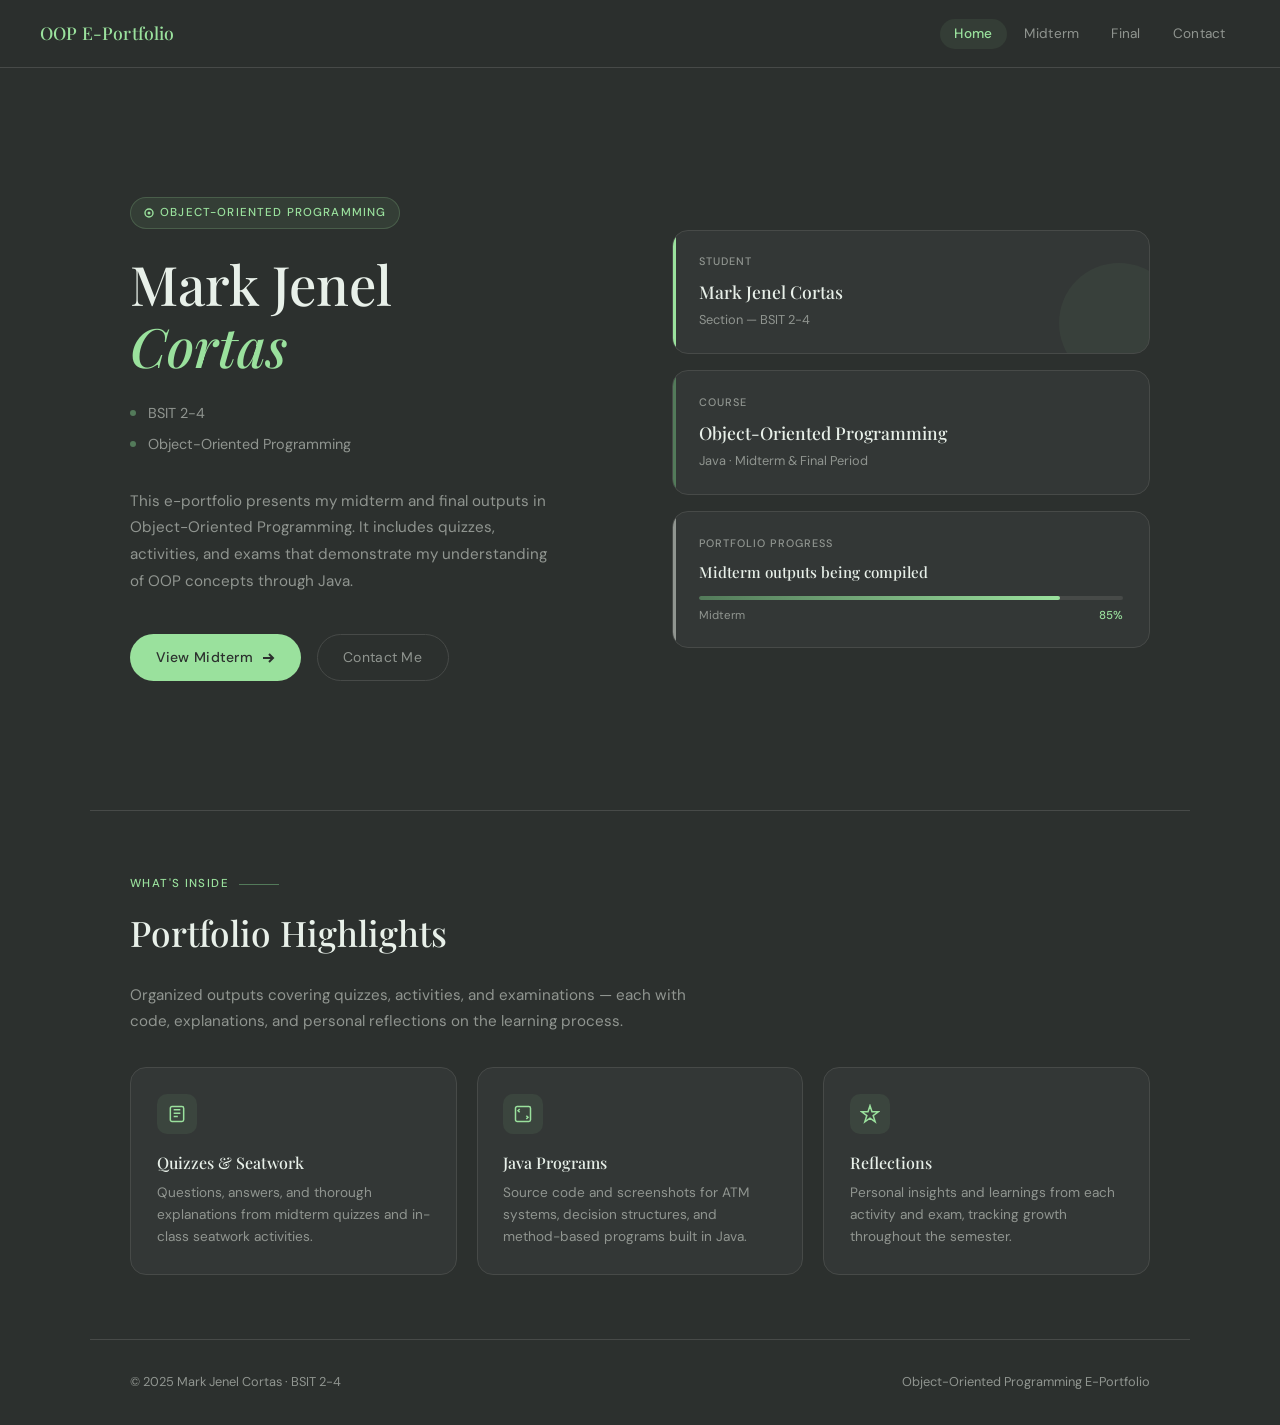
==== commit 9af64eef: "Added Seatworks Section" ====
--- a/index.html
+++ b/index.html
@@ -120,11 +120,11 @@
           <div class="card-label">Portfolio Progress</div>
           <div class="card-value" style="font-size:0.95rem;">Midterm outputs being compiled</div>
           <div class="progress-bar">
-            <div class="progress-fill" style="width:55%;"></div>
+            <div class="progress-fill" style="width:85%;"></div>
           </div>
           <div style="display:flex;justify-content:space-between;margin-top:0.4rem;">
             <span style="font-size:0.72rem;color:var(--text-secondary);">Midterm</span>
-            <span style="font-size:0.72rem;color:var(--accent);font-weight:500;">55%</span>
+            <span style="font-size:0.72rem;color:var(--accent);font-weight:500;">85%</span>
           </div>
         </div>
       </div>
--- a/css/style.css
+++ b/css/style.css
@@ -455,6 +455,9 @@
   border-radius: var(--radius-lg);
   overflow: hidden;
   transition: border-color 0.2s;
+  margin-bottom: 2.5rem !important; /* Forces space between cards */
+    display: block; 
+    overflow: hidden; /* Prevents internal content from leaking out */
 }
 .activity-card:hover { border-color: var(--accent-dim); }
 
@@ -515,12 +518,17 @@
 }
 
 .accordion-content {
-  max-height: 0;
-  overflow: hidden;
-  transition: max-height 0.38s ease;
+    max-height: 0;
+    overflow: hidden;
+    transition: max-height 0.5s ease-in-out; /* Smooth transition */
+    background: rgba(0, 0, 0, 0.1);
 }
 .accordion-content.open { max-height: 2000px; }
 .accordion-inner { padding: 1.25rem 1.5rem 1.5rem; }
+
+.accordion-content.show {
+    max-height: none; 
+}
 
 /* ── FILE PREVIEW (act 1 & 2) ── */
 .file-preview-box {
@@ -682,4 +690,36 @@
   nav { padding: 0 1.25rem; }
   .section, .page-hero { padding-left: 1.25rem; padding-right: 1.25rem; }
   footer { padding: 1.5rem 1.25rem; flex-direction: column; text-align: center; }
+}
+
+/* Ensure the accordion can grow for the PDF */
+.accordion-content.show {
+  max-height: 800px; /* Increased from 1000px just in case */
+}
+
+.pdf-wrapper {
+  margin-top: 1rem;
+  border: 1px solid var(--accent-dark); /* #537a5a */
+  border-radius: 4px;
+  overflow: hidden;
+  background: var(--bg-dark);
+}
+
+/* Fallback for browsers that don't support embed */
+.pdf-wrapper embed {
+  border: none;
+  display: block;
+}
+
+.document-pages {
+    display: flex;
+    flex-direction: column;
+    gap: 15px;
+    padding: 10px 0;
+}
+
+.doc-page-img {
+    width: 100%;
+    height: auto;
+    display: block; /* Removes tiny gaps at bottom of images */
 }
